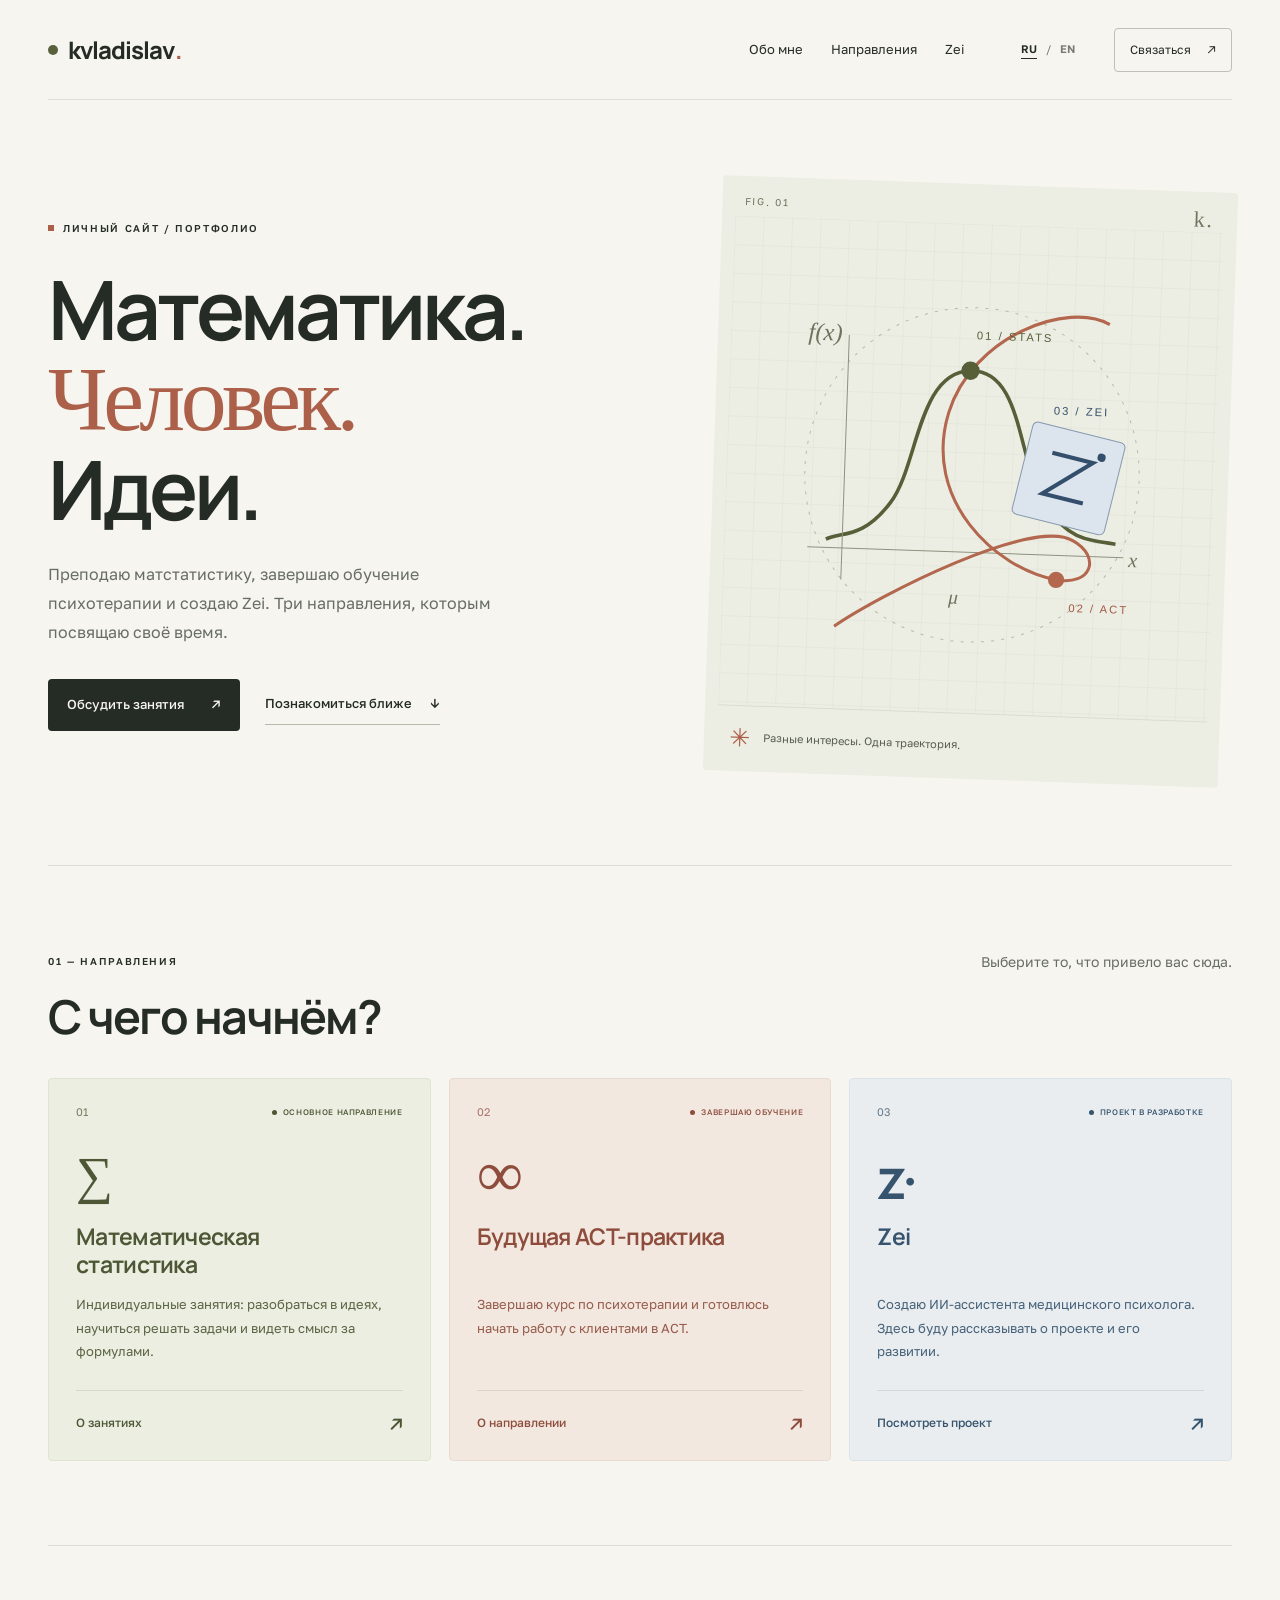
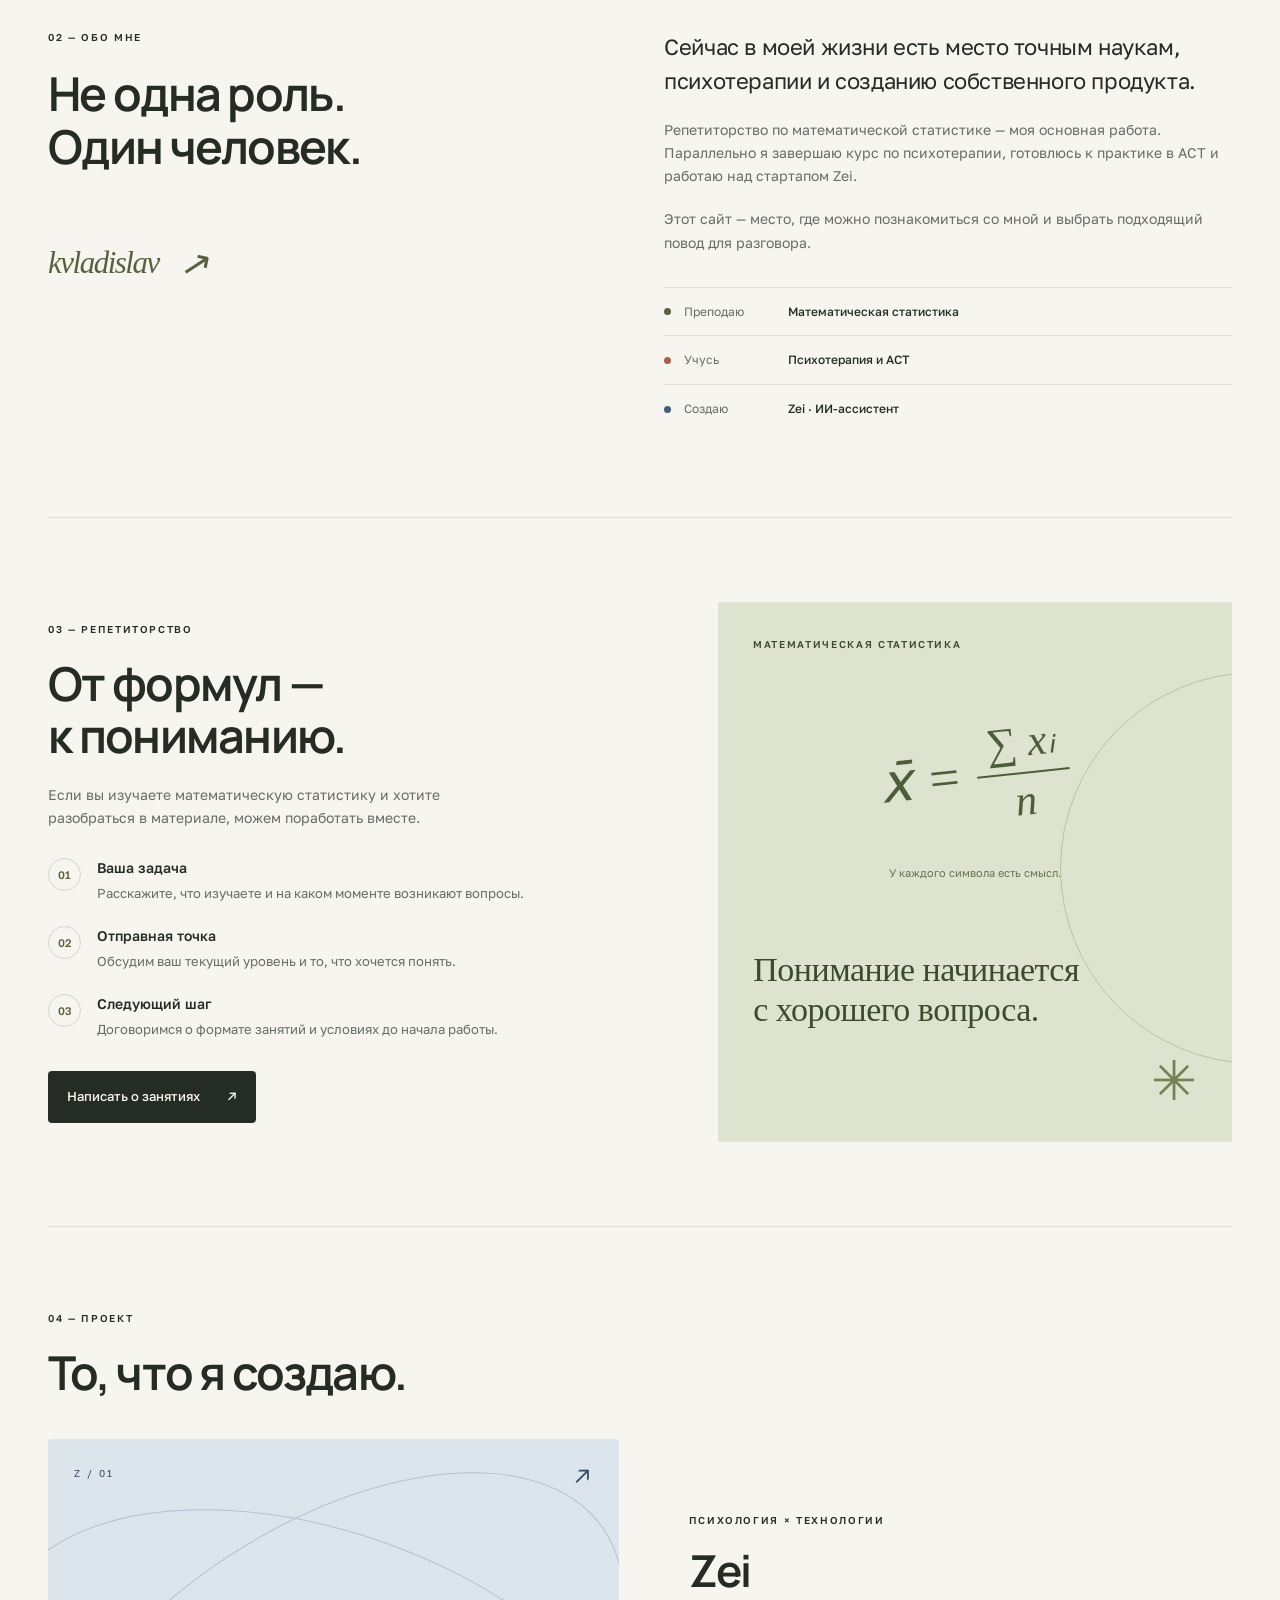
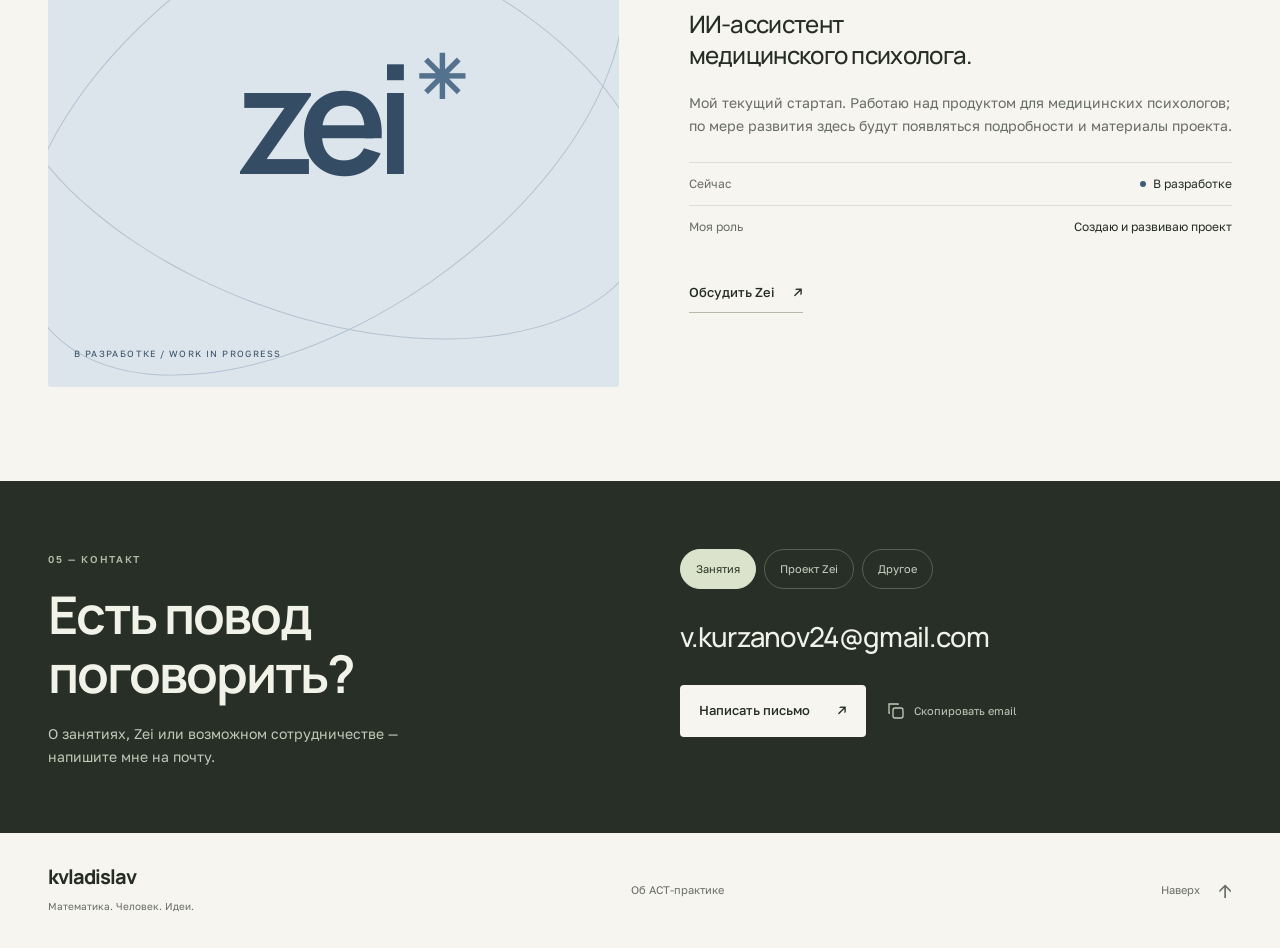
==== index.html @ 5b9e995d "Add bilingual personal website for GitHub Pages" ====
<!doctype html>
<html lang="ru">
<head>
  <meta charset="utf-8"><meta name="viewport" content="width=device-width, initial-scale=1">
  <title>kvladislav — матстатистика, ACT и Zei</title>
  <meta name="description" content="Личный сайт kvladislav: матстатистика, обучение психотерапии и стартап Zei.">
  <meta name="theme-color" content="#f6f5f0">
  <link rel="icon" href="favicon.svg" type="image/svg+xml"><link rel="stylesheet" href="styles.css">
  <script defer src="content.js"></script><script defer src="app.js"></script>
</head>
<body id="top" data-page="home">
  <a class="skip-link" href="#main" data-i18n="skip">К содержимому</a>
  <header class="site-header wrap">
    <a class="brand" href="index.html" data-page-link data-i18n-aria="homeLabel"><span class="brand-dot"></span><span data-name>kvladislav</span><span class="brand-period">.</span></a>
    <nav class="desktop-nav" aria-label="Основная навигация" data-i18n-aria="navLabel"><a href="#about" data-i18n="navAbout">Обо мне</a><a href="#directions" data-i18n="navDirections">Направления</a><a href="#zei" data-i18n="navProject">Zei</a></nav>
    <div class="header-actions"><div class="language-switch" role="group" data-i18n-aria="languageLabel"><button data-language="ru" aria-label="Русский" aria-pressed="true">RU</button><span>/</span><button data-language="en" aria-label="English" aria-pressed="false">EN</button></div><a class="header-contact" href="#contact"><span data-i18n="navContact">Связаться</span><span aria-hidden="true">↗</span></a></div>
  </header>
  <main id="main">
    <section class="hero wrap" aria-labelledby="hero-heading">
      <div class="hero-copy"><p class="eyebrow"><span class="tiny-square"></span><span data-i18n="eyebrow">ЛИЧНЫЙ САЙТ / ПОРТФОЛИО</span></p>
        <h1 id="hero-heading"><span data-i18n="heroOne">Математика.</span><span class="serif terracotta" data-i18n="heroTwo">Человек.</span><span data-i18n="heroThree">Идеи.</span></h1>
        <p class="hero-intro" data-i18n="intro">Преподаю матстатистику, завершаю обучение психотерапии и создаю Zei. Три направления, которым посвящаю своё время.</p>
        <div class="hero-buttons"><a class="button dark" data-mail="stats" href="mailto:v.kurzanov24@gmail.com"><span data-i18n="primaryCta">Обсудить занятия</span><span aria-hidden="true">↗</span></a><a class="text-link" href="#about"><span data-i18n="secondaryCta">Познакомиться ближе</span><span aria-hidden="true">↓</span></a></div>
      </div>
      <figure class="hero-art">
        <div class="art-corner top-left" aria-hidden="true">FIG. 01</div><div class="art-corner top-right" aria-hidden="true">k.</div>
        <svg class="trajectory" viewBox="0 0 480 480" role="img" data-i18n-aria="graphicLabel">
          <defs><pattern id="grid" width="28" height="28" patternUnits="userSpaceOnUse"><path d="M 28 0 L 0 0 0 28" fill="none" stroke="#dadbd0" stroke-width=".7"/></pattern></defs>
          <rect width="480" height="480" fill="url(#grid)"/>
          <circle cx="241" cy="246" r="164" fill="none" stroke="#b8bbaa" stroke-width="1" stroke-dasharray="3 7"/>
          <path d="M100 314 C115 306 136 313 162 276 C188 240 184 147 236 144 C289 141 285 237 315 274 C336 304 353 306 384 309" fill="none" stroke="#575f39" stroke-width="3.5"/>
          <path d="M82 322 H392 M116 353 V113" fill="none" stroke="#8d9281" stroke-width="1"/>
          <path d="M371 94 C330 72 237 109 216 186 C193 272 267 337 327 346 C362 351 371 322 342 307 C302 285 154 367 111 399" fill="none" stroke="#b3674f" stroke-width="3"/>
          <circle cx="236" cy="144" r="9" fill="#575f39"/><circle cx="327" cy="346" r="8" fill="#b3674f"/>
          <g transform="translate(300 191) rotate(12)"><rect width="93" height="93" rx="5" fill="#dce4ed" stroke="#879aaf"/><path d="M25 26 H66 L25 67 H66" fill="none" stroke="#344f6b" stroke-width="4"/><circle cx="73" cy="19" r="4" fill="#344f6b"/></g>
          <g fill="#6e735e" font-family="Georgia,serif" font-style="italic"><text x="76" y="119" font-size="24">f(x)</text><text x="397" y="331" font-size="20">x</text><text x="222" y="373" font-size="19">μ</text></g>
          <g font-family="Arial,sans-serif" font-size="11" letter-spacing="2"><text x="241" y="113" fill="#575f39">01 / STATS</text><text x="340" y="377" fill="#a35640">02 / ACT</text><text x="319" y="184" fill="#344f6b">03 / ZEI</text></g>
        </svg>
        <figcaption><span class="small-star" aria-hidden="true">✳</span><span data-i18n="graphicCaption">Разные интересы. Одна траектория.</span></figcaption>
      </figure>
    </section>
    <section class="directions wrap section" id="directions" aria-labelledby="directions-heading">
      <div class="section-top"><p class="eyebrow" data-i18n="directionLabel">01 — НАПРАВЛЕНИЯ</p><p class="quiet" data-i18n="directionIntro">Выберите то, что привело вас сюда.</p></div>
      <h2 id="directions-heading" data-i18n="directionTitle">С чего начнём?</h2>
      <div class="direction-grid">
        <a class="direction-card stats-card" href="#tutoring"><div class="card-top"><span class="card-number">01</span><span class="status"><i></i><span data-i18n="statsStatus">ОСНОВНОЕ НАПРАВЛЕНИЕ</span></span></div><span class="direction-symbol" aria-hidden="true">∑</span><h3 data-i18n="statsTitle">Математическая статистика</h3><p data-i18n="statsShort">Индивидуальные занятия: разобраться в идеях, научиться решать задачи и видеть смысл за формулами.</p><span class="card-link"><span data-i18n="statsLink">О занятиях</span><span aria-hidden="true">↗</span></span></a>
        <a class="direction-card act-card" href="act.html" data-page-link><div class="card-top"><span class="card-number">02</span><span class="status"><i></i><span data-i18n="actStatus">ЗАВЕРШАЮ ОБУЧЕНИЕ</span></span></div><span class="direction-symbol loop" aria-hidden="true">∞</span><h3 data-i18n="actTitle">Будущая ACT-практика</h3><p data-i18n="actShort">Завершаю курс по психотерапии и готовлюсь начать работу с клиентами в ACT.</p><span class="card-link"><span data-i18n="actLink">О направлении</span><span aria-hidden="true">↗</span></span></a>
        <a class="direction-card zei-card" href="#zei"><div class="card-top"><span class="card-number">03</span><span class="status"><i></i><span data-i18n="zeiStatus">ПРОЕКТ В РАЗРАБОТКЕ</span></span></div><span class="direction-symbol zei-symbol" aria-hidden="true">z<span>·</span></span><h3 data-i18n="zeiTitle">Zei</h3><p data-i18n="zeiShort">Создаю ИИ-ассистента медицинского психолога. Здесь буду рассказывать о проекте и его развитии.</p><span class="card-link"><span data-i18n="zeiLink">Посмотреть проект</span><span aria-hidden="true">↗</span></span></a>
      </div>
    </section>
    <section id="about" class="about section wrap" aria-labelledby="about-heading">
      <div><p class="eyebrow" data-i18n="aboutLabel">02 — ОБО МНЕ</p><h2 class="multiline" id="about-heading" data-i18n="aboutTitle">Не одна роль.&#10;Один человек.</h2><div class="signature" aria-hidden="true"><span data-name>kvladislav</span><span class="signature-arrow">↗</span></div></div>
      <div class="about-copy"><p class="lead" data-i18n="aboutLead">Сейчас в моей жизни есть место точным наукам, психотерапии и созданию собственного продукта.</p><p data-i18n="aboutBody">Репетиторство по математической статистике — моя основная работа. Параллельно я завершаю курс по психотерапии, готовлюсь к практике в ACT и работаю над стартапом Zei.</p><p data-i18n="aboutNote">Этот сайт — место, где можно познакомиться со мной и выбрать подходящий повод для разговора.</p><div class="path-list"><div><span class="path-dot olive-bg"></span><span data-i18n="pathOne">Преподаю</span><strong data-i18n="pathOneText">Математическая статистика</strong></div><div><span class="path-dot terra-bg"></span><span data-i18n="pathTwo">Учусь</span><strong data-i18n="pathTwoText">Психотерапия и ACT</strong></div><div><span class="path-dot blue-bg"></span><span data-i18n="pathThree">Создаю</span><strong data-i18n="pathThreeText">Zei · ИИ-ассистент</strong></div></div></div>
    </section>
    <section id="tutoring" class="tutoring section wrap" aria-labelledby="tutor-heading">
      <div class="tutor-copy"><p class="eyebrow" data-i18n="tutorLabel">03 — РЕПЕТИТОРСТВО</p><h2 id="tutor-heading" class="multiline" data-i18n="tutorTitle">От формул —&#10;к пониманию.</h2><p class="section-intro" data-i18n="tutorText">Если вы изучаете математическую статистику и хотите разобраться в материале, можем поработать вместе.</p><ol class="lesson-steps"><li><div><h3 data-i18n="tutorStepOne">Ваша задача</h3><p data-i18n="tutorStepOneText">Расскажите, что изучаете и на каком моменте возникают вопросы.</p></div></li><li><div><h3 data-i18n="tutorStepTwo">Отправная точка</h3><p data-i18n="tutorStepTwoText">Обсудим ваш текущий уровень и то, что хочется понять.</p></div></li><li><div><h3 data-i18n="tutorStepThree">Следующий шаг</h3><p data-i18n="tutorStepThreeText">Договоримся о формате занятий и условиях до начала работы.</p></div></li></ol><a class="button dark" data-mail="stats" href="mailto:v.kurzanov24@gmail.com"><span data-i18n="tutorCta">Написать о занятиях</span><span aria-hidden="true">↗</span></a></div>
      <aside class="tutor-poster"><p class="eyebrow" data-i18n="tutorAsideCaption">МАТЕМАТИЧЕСКАЯ СТАТИСТИКА</p><div class="poster-formula" aria-hidden="true"><span class="formula-x">x̄ = <span class="fraction"><span>∑ xᵢ</span><span>n</span></span></span></div><p class="formula-caption" data-i18n="formulaCaption">У каждого символа есть смысл.</p><p class="poster-quote serif multiline" data-i18n="tutorAside">Понимание начинается&#10;с хорошего вопроса.</p><span class="poster-star" aria-hidden="true">✳</span></aside>
    </section>
    <section id="zei" class="project section wrap" aria-labelledby="project-heading"><p class="eyebrow" data-i18n="projectLabel">04 — ПРОЕКТ</p><h2 id="project-heading" data-i18n="projectHeadline">То, что я создаю.</h2><div class="project-showcase"><div class="zei-art"><div class="zei-art-top"><span>Z / 01</span><span aria-hidden="true">↗</span></div><div class="zei-wordmark" aria-label="Zei">zei<span>✳</span></div><div class="zei-orbit" aria-hidden="true"></div><p data-i18n="projectWordmarkCaption">В РАЗРАБОТКЕ / WORK IN PROGRESS</p></div><div class="project-copy"><p class="eyebrow" data-i18n="projectCategory">ПСИХОЛОГИЯ × ТЕХНОЛОГИИ</p><h3 data-i18n="projectTitle">Zei</h3><p class="project-description multiline" data-i18n="projectDescription">ИИ-ассистент&#10;медицинского психолога.</p><p class="project-body" data-i18n="projectBody">Мой текущий стартап. Работаю над продуктом для медицинских психологов; по мере развития здесь будут появляться подробности и материалы проекта.</p><dl class="project-facts"><div><dt data-i18n="projectStage">Сейчас</dt><dd><i class="blue-bg"></i><span data-i18n="projectStageValue">В разработке</span></dd></div><div><dt data-i18n="projectRole">Моя роль</dt><dd data-i18n="projectRoleValue">Создаю и развиваю проект</dd></div></dl><a class="text-link" data-mail="project" href="mailto:v.kurzanov24@gmail.com"><span data-i18n="projectCta">Обсудить Zei</span><span aria-hidden="true">↗</span></a></div></div></section>
    <section id="contact" class="contact" aria-labelledby="contact-heading"><div class="wrap contact-inner"><div><p class="eyebrow" data-i18n="contactLabel">05 — КОНТАКТ</p><h2 id="contact-heading" class="multiline" data-i18n="contactTitle">Есть повод&#10;поговорить?</h2><p data-i18n="contactIntro">О занятиях, Zei или возможном сотрудничестве — напишите мне на почту.</p></div><div class="contact-action"><div class="topic-switch" role="group" data-i18n-aria="contactSubjectLabel"><button data-topic="stats" aria-pressed="true" data-i18n="contactStats">Занятия</button><button data-topic="project" aria-pressed="false" data-i18n="contactProject">Проект Zei</button><button data-topic="other" aria-pressed="false" data-i18n="contactOther">Другое</button></div><a class="email-address" data-mail="selected" href="mailto:v.kurzanov24@gmail.com" data-email>v.kurzanov24@gmail.com</a><div class="contact-buttons"><a class="button light" data-mail="selected" href="mailto:v.kurzanov24@gmail.com"><span data-i18n="emailCta">Написать письмо</span><span aria-hidden="true">↗</span></a><button class="copy-button" data-copy data-i18n-aria="copyLabel"><svg width="20" height="20" viewBox="0 0 20 20" fill="none" stroke="currentColor" stroke-width="1.3" aria-hidden="true"><rect x="7" y="7" width="10" height="10" rx="2"/><path d="M12 4V3H3v9h1"/></svg><span data-i18n="copyLabel">Скопировать email</span></button></div><p id="copy-status" role="status" aria-live="polite"></p></div></div></section>
  </main>
  <footer class="site-footer wrap"><div><a class="brand" href="#top" data-name>kvladislav</a><p data-i18n="footerLine">Математика. Человек. Идеи.</p></div><a href="act.html" data-page-link data-i18n="footerAct">Об ACT-практике</a><a class="back-top" href="#top"><span data-i18n="backTop">Наверх</span><span aria-hidden="true">↑</span></a></footer>
</body>
</html>
---- styles.css ----
@import url('https://fonts.googleapis.com/css2?family=Golos+Text:wght@400;450;500;550;600;650;700;750&family=Manrope:wght@400;500;600;650;700;750;800&display=swap');
:root{--paper:#f6f5f0;--ink:#252b25;--muted:#686d64;--line:#ddded5;--olive:#59613c;--terra:#ac6049;--blue:#405d79;--sans:'Golos Text',Arial,sans-serif;--display:'Manrope','Golos Text',Arial,sans-serif}
*{box-sizing:border-box}html{scroll-behavior:smooth;scroll-padding-top:30px}body{margin:0;background:var(--paper);color:var(--ink);font-family:var(--sans);font-size:16px;line-height:1.65;-webkit-font-smoothing:antialiased}button,a{-webkit-tap-highlight-color:transparent}a{color:inherit;text-decoration:none}button{font:inherit;cursor:pointer}button,a{touch-action:manipulation}button{color:inherit}a:focus-visible,button:focus-visible{outline:3px solid #a5683d;outline-offset:5px}button:disabled{cursor:default}::selection{background:#d8ddc3}h1,h2,h3,p,figure{margin:0}h1,h2,h3{font-family:var(--display);line-height:1.13;font-weight:650}h2{font-size:clamp(32px,3.65vw,48px);letter-spacing:-1.7px}h3{font-size:24px;letter-spacing:-.7px}p{overflow-wrap:break-word}.wrap{width:min(1200px,calc(100% - 96px));margin-inline:auto}.section{padding-block:84px;border-top:1px solid var(--line)}.eyebrow{font-size:10px;font-weight:550;line-height:1.5;letter-spacing:1.65px}.quiet{font-size:14px;color:var(--muted)}.multiline{white-space:pre-line}.serif{font-family:Georgia,'Times New Roman',serif;font-weight:400}.terracotta{color:var(--terra)}.olive-bg{background:var(--olive)}.terra-bg{background:var(--terra)}.blue-bg{background:var(--blue)}.skip-link{position:fixed;top:-80px;left:20px;background:var(--ink);color:white;padding:12px 20px;z-index:20}.skip-link:focus{top:12px}
.site-header{height:100px;display:flex;align-items:center;gap:50px;border-bottom:1px solid var(--line)}.brand{font-family:var(--display);font-weight:750;letter-spacing:-1px;font-size:24px;display:inline-flex;align-items:center;line-height:1}.brand-dot{width:10px;height:10px;background:var(--olive);margin-right:10px;border-radius:50%}.brand-period{color:var(--terra);margin-left:1px}.desktop-nav{display:flex;gap:28px;margin-left:auto;font-size:13px}.desktop-nav a:hover{color:var(--terra)}.header-actions{display:flex;align-items:center;gap:32px}.language-switch{display:flex;align-items:center;gap:2px;font-size:11px;color:#74766e}.language-switch button{background:none;border:0;padding:12px 7px;font-size:11px;font-weight:600;min-height:44px}.language-switch button[aria-pressed=true]{color:var(--ink);text-decoration:underline;text-underline-offset:5px}.language-switch button[aria-pressed=false]{color:#767a70}.header-contact{font-size:12px;display:flex;gap:16px;align-items:center;border:1px solid #bebfb5;border-radius:4px;padding:10px 15px;min-height:44px}.header-contact:hover{background:#eaece2}
.hero{display:grid;grid-template-columns:1.15fr 1fr;gap:50px;align-items:center;padding-block:72px 86px}.hero-copy>.eyebrow{display:flex;gap:9px;align-items:center;margin-bottom:30px}.tiny-square{width:6px;height:6px;background:var(--terra)}h1{font-size:clamp(58px,6.4vw,84px);letter-spacing:-4px;line-height:1.05}.hero h1 span{display:block}.hero h1 .serif{font-size:1.12em;letter-spacing:-4.5px;line-height:1.03}.hero-intro{font-size:16px;line-height:1.8;color:var(--muted);max-width:450px;margin-top:28px}.hero-buttons{display:flex;align-items:center;gap:25px;margin-top:32px;flex-wrap:wrap}.button{display:inline-flex;gap:27px;justify-content:space-between;align-items:center;min-height:52px;border-radius:4px;padding:14px 19px;font-size:13px;font-weight:500;transition:background .2s,transform .2s}.button:hover{transform:translateY(-2px)}.button.dark{background:var(--ink);color:var(--paper)}.button.dark:hover{background:var(--olive)}.button.light{background:var(--paper);color:var(--ink)}.button.light:hover{background:#e7e9d7}.text-link{display:inline-flex;align-items:center;gap:18px;font-size:13px;font-weight:500;padding-block:9px;border-bottom:1px solid #b7baab}.text-link:hover{color:var(--terra)}.hero-art{position:relative;background:#eceee3;min-width:0;border-radius:3px;padding:40px 13px 0;transform:rotate(2deg);margin:12px 4px 0 8px}.trajectory{display:block;width:100%;height:auto}.art-corner{position:absolute;top:17px;font-size:10px;letter-spacing:1.7px;color:#70755e}.top-left{left:22px}.top-right{right:24px;font-family:Georgia,serif;font-size:22px;line-height:1}.hero-art figcaption{display:flex;align-items:center;gap:13px;font-size:11px;padding:18px 12px 22px;color:#575d4d;border-top:1px solid #d9ddce}.small-star{font-size:25px;line-height:1;color:var(--terra)}
.section-top{display:flex;justify-content:space-between;align-items:center;gap:20px;margin-bottom:16px}.direction-grid{display:grid;grid-template-columns:repeat(3,minmax(0,1fr));gap:18px;margin-top:36px}.direction-card{padding:24px 27px 21px;border:1px solid var(--line);display:flex;flex-direction:column;min-height:380px;border-radius:4px;transition:transform .2s,box-shadow .2s}.direction-card:hover{transform:translateY(-5px);box-shadow:0 12px 28px #252b250b}.stats-card{background:#eceee2;color:#4d5735;border-color:#dfe3d1}.act-card{background:#f2e8e0;color:#8e4d3c;border-color:#e8dcd2}.zei-card{background:#e9edf0;color:#36546d;border-color:#dce3e8}.card-top{display:flex;align-items:center;justify-content:space-between;gap:12px}.card-number{font-size:11px;opacity:.75}.status{font-size:8px;font-weight:500;letter-spacing:.65px;display:flex;align-items:center;gap:6px}.status i{height:5px;width:5px;flex-shrink:0;border-radius:50%;background:currentColor}.direction-symbol{font-family:Georgia,serif;font-size:52px;line-height:1;margin:29px 0 20px;height:53px}.direction-symbol.loop{font-size:65px;line-height:.75}.zei-symbol{font-family:var(--display);font-weight:650;font-size:56px;letter-spacing:-4px}.zei-symbol span{font-size:55px}.direction-card h3{font-size:23px;line-height:1.2;max-width:260px;min-height:56px}.direction-card p{font-size:13px;line-height:1.8;margin-top:14px;flex:1;opacity:.91}.card-link{border-top:1px solid #00000018;padding-top:17px;margin-top:26px;display:flex;justify-content:space-between;align-items:center;font-size:12px;font-weight:500}.card-link>span:last-child{font-size:19px}
.about{display:grid;grid-template-columns:1fr 1.1fr;gap:100px}.about h2{margin-top:22px}.signature{display:flex;align-items:center;gap:22px;font-family:Georgia,serif;font-size:31px;font-style:italic;letter-spacing:-1.5px;color:var(--olive);margin-top:60px}.signature .signature-arrow{font-style:normal;font-size:37px;transform:rotate(12deg)}.lead{font-size:22px;line-height:1.55;letter-spacing:-.4px}.about-copy>p:not(.lead){font-size:14px;color:var(--muted);margin-top:20px}.path-list{margin-top:33px}.path-list>div{border-top:1px solid var(--line);padding:14px 0;display:grid;grid-template-columns:8px 92px 1fr;gap:12px;align-items:center;font-size:12px}.path-dot{width:7px;height:7px;border-radius:50%}.path-list strong{font-weight:500}.path-list>div>span:nth-child(2){color:var(--muted)}
.tutoring{display:grid;grid-template-columns:1.1fr 1fr;gap:105px;align-items:center}.tutor-copy h2{margin-top:20px}.section-intro{font-size:14px;color:var(--muted);margin-top:21px;max-width:460px}.lesson-steps{list-style:none;padding:0;margin:28px 0 30px;counter-reset:lesson}.lesson-steps li{display:flex;gap:16px;counter-increment:lesson;margin-bottom:21px}.lesson-steps li:before{content:'0' counter(lesson);font-size:11px;font-weight:550;color:var(--olive);border:1px solid #d1d7c0;border-radius:50%;height:31px;width:31px;display:flex;align-items:center;justify-content:center;flex-shrink:0;margin-top:1px}.lesson-steps h3{font-family:var(--sans);font-size:14px;letter-spacing:0;font-weight:550;line-height:1.5}.lesson-steps p{font-size:13px;color:var(--muted);line-height:1.7;margin-top:4px}.tutor-poster{background:#dde3cf;color:#3b4b2d;min-height:540px;padding:35px;position:relative;overflow:hidden;border-radius:3px;display:flex;flex-direction:column;justify-content:space-between}.tutor-poster:after{content:'';width:390px;height:390px;position:absolute;right:-220px;top:70px;border:1px solid #b7c3a4;border-radius:50%}.poster-formula{font-family:Georgia,serif;margin-top:65px;display:flex;align-items:center;justify-content:center;flex-direction:row-reverse;gap:8px;color:#4c5e38;transform:rotate(-6deg);font-style:italic}.formula-x{font-size:54px;display:flex;gap:15px;align-items:center}.fraction{display:inline-flex;flex-direction:column;line-height:1;font-size:43px;text-align:center}.fraction>span:first-child{padding:0 12px 9px;border-bottom:2px solid #4c5e38}.fraction>span:last-child{padding-top:5px}.formula-caption{font-size:11px;margin:30px 0 60px;text-align:center;color:#64744d}.poster-quote{font-size:34px;line-height:1.18;letter-spacing:-.5px;z-index:1;max-width:340px}.poster-star{font-size:55px;align-self:flex-end;line-height:1;margin-top:14px;color:#718255}
.project h2{margin-top:20px}.project-showcase{display:grid;grid-template-columns:1.05fr 1fr;gap:70px;margin-top:40px;align-items:center}.zei-art{background:#dce4ec;aspect-ratio:1.04;position:relative;display:flex;flex-direction:column;justify-content:space-between;overflow:hidden;border-radius:3px;color:#344d65;padding:26px}.zei-art-top{display:flex;justify-content:space-between;letter-spacing:2px;font-size:10px;z-index:1}.zei-art-top>span:last-child{font-size:22px;line-height:1}.zei-wordmark{font-family:var(--display);font-size:150px;line-height:1;font-weight:650;letter-spacing:-13px;align-self:center;position:relative;z-index:1;padding-right:27px}.zei-wordmark>span{font-size:60px;position:absolute;top:4px;right:-23px;color:#54718d}.zei-art>p{font-size:9px;letter-spacing:1.4px;z-index:1}.zei-orbit{position:absolute;border:1px solid #b2c2d0;left:-12%;top:17%;width:120%;height:70%;border-radius:50%;transform:rotate(-35deg)}.zei-orbit:after{content:'';position:absolute;border:1px solid #b2c2d0;width:100%;height:100%;border-radius:50%;transform:rotate(55deg)}.project-copy h3{font-size:44px;letter-spacing:-2px;margin:18px 0 12px}.project-description{font-size:24px;font-family:var(--display);font-weight:500;letter-spacing:-.7px;line-height:1.3}.project-body{font-size:14px;color:var(--muted);margin-top:21px}.project-facts{margin:25px 0;font-size:12px}.project-facts>div{display:flex;justify-content:space-between;gap:20px;padding:11px 0;border-top:1px solid var(--line)}.project-facts dt{color:var(--muted)}.project-facts dd{margin:0;text-align:right;display:flex;gap:7px;align-items:center}.project-facts i{width:6px;height:6px;display:block;border-radius:50%;flex-shrink:0}
.contact{background:#282f27;color:#f1f2e8;margin-top:10px;padding-block:68px 62px}.contact-inner{display:grid;grid-template-columns:1fr 1fr;gap:80px;align-items:center}.contact .eyebrow{color:#b4bca7}.contact h2{font-size:52px;letter-spacing:-2px;margin:19px 0}.contact-inner>div>p:last-child{font-size:14px;color:#c2c8b8;max-width:390px}.topic-switch{display:flex;gap:8px;flex-wrap:wrap}.topic-switch button{background:none;color:#ccd2c2;border:1px solid #586250;border-radius:30px;font-size:11px;padding:9px 15px;min-height:40px}.topic-switch button[aria-pressed=true]{background:#dce3cd;color:#293326;border-color:#dce3cd}.topic-switch button:hover{border-color:#dce3cd}.email-address{font-size:clamp(19px,2.15vw,29px);font-family:var(--display);font-weight:500;letter-spacing:-.7px;display:block;margin:25px 0;overflow-wrap:anywhere}.contact-buttons{display:flex;gap:20px;align-items:center;flex-wrap:wrap}.copy-button{background:none;border:0;color:#c4cbbb;display:flex;align-items:center;gap:8px;font-size:11px;padding:12px 0;min-height:44px}.copy-button:hover{color:white}#copy-status{font-size:12px;color:#dce6cd;min-height:22px;margin-top:12px}.site-footer{display:flex;justify-content:space-between;align-items:center;gap:25px;padding-block:32px;font-size:11px;color:var(--muted)}.site-footer .brand{color:var(--ink);font-size:20px}.site-footer p{font-size:10px;margin-top:9px}.back-top{display:flex;gap:18px;align-items:center;padding:10px 0}.back-top span:last-child{font-size:19px}
.act-main{padding-top:55px}.act-hero{display:grid;grid-template-columns:1.4fr 1fr;gap:80px;align-items:center;padding-block:20px 80px}.act-hero h1{font-size:clamp(48px,5.1vw,70px);line-height:1.1;letter-spacing:-3px;margin-top:27px}.act-hero .lead{font-size:18px;color:var(--muted);margin-top:25px;max-width:530px}.act-status{display:inline-flex;align-items:center;gap:9px;background:#f0e6dd;color:#8a4b3a;font-size:12px;padding:8px 14px;border-radius:30px;margin-top:26px}.act-status i{height:6px;width:6px;border-radius:50%}.act-art{background:#f0e5dc;padding:45px 35px;text-align:center;color:#a35d47;transform:rotate(2deg)}.act-art>span{display:block;font-family:Georgia,serif;font-size:150px;line-height:1.5;font-weight:400}.act-art p{font-family:var(--display);font-size:24px;line-height:1.2;margin-top:25px;letter-spacing:-.7px}.act-art small{font-size:10px;display:block;margin-top:16px}.act-info{display:grid;grid-template-columns:1fr 1fr;gap:80px;padding:50px 0 60px;border-top:1px solid var(--line)}.act-info h2{font-size:30px;letter-spacing:-1px;margin:20px 0}.act-info p{font-size:15px;color:var(--muted)}.act-contact{border-top:1px solid var(--line);border-bottom:1px solid var(--line);padding-block:40px 55px;display:flex;align-items:center;justify-content:space-between;gap:50px}.act-contact h2{font-size:32px}.act-contact p{margin-top:15px;font-size:14px;color:var(--muted);max-width:580px}.act-contact .button{flex-shrink:0}
@media(min-width:1450px){.hero{padding-block:90px 100px}.hero-art{max-width:490px;justify-self:end}}
@media(max-width:1100px){.wrap{width:calc(100% - 64px)}.site-header{gap:25px}.desktop-nav{gap:18px}.header-actions{gap:18px}.hero{gap:30px}.hero h1{font-size:68px}.hero-intro{font-size:15px}.hero-buttons{gap:18px}.hero-buttons .text-link{font-size:12px}.direction-card{padding:22px}.status{font-size:7px;letter-spacing:.2px}.direction-card h3{font-size:21px}.about,.tutoring{gap:60px}.project-showcase{gap:45px}.poster-quote{font-size:29px}.tutor-poster{padding:30px}.contact-inner{gap:40px}.contact-buttons{gap:14px}.act-hero{gap:45px}}
@media(max-width:800px){.wrap{width:calc(100% - 40px)}.site-header{height:80px}.desktop-nav{display:none}.header-actions{margin-left:auto}.hero{gap:25px;padding-block:50px 60px;grid-template-columns:1.1fr .9fr}.hero h1{font-size:53px;letter-spacing:-2.7px}.hero h1 .serif{letter-spacing:-2px}.hero-copy>.eyebrow{font-size:8px;letter-spacing:1px}.hero-intro{font-size:13px;line-height:1.8}.hero-art{padding-top:30px;margin-left:0}.hero-art figcaption{font-size:9px;padding-inline:3px;gap:8px}.section{padding-block:55px}.direction-grid{gap:12px}.direction-card{padding:18px 16px}.card-top{align-items:flex-start;gap:6px}.status{font-size:7px;max-width:125px;line-height:1.5}.direction-card h3{font-size:19px;min-height:68px}.direction-card p{font-size:12px}.card-link{font-size:11px}.about{gap:35px}.about .lead{font-size:19px}.path-list>div{grid-template-columns:7px 65px 1fr;gap:8px;font-size:10px}.tutoring{gap:35px}.tutor-poster{padding:25px;min-height:520px}.tutor-poster .eyebrow{font-size:8px}.poster-quote{font-size:26px}.formula-x{font-size:38px;gap:9px}.fraction{font-size:32px}.project-showcase{gap:30px}.zei-wordmark{font-size:115px}.zei-wordmark>span{font-size:45px;right:-10px}.project-description{font-size:22px}.project-body{font-size:13px}.project-facts{font-size:10px}.contact h2{font-size:44px}.contact-inner{gap:30px}.contact-buttons{gap:8px}.email-address{font-size:21px}.act-hero{gap:30px}.act-hero h1{font-size:52px}.act-art{padding:30px 20px}.act-art>span{font-size:110px}.act-art p{font-size:22px}.act-info{gap:35px}}
@media(max-width:620px){.wrap{width:calc(100% - 40px)}.site-header{height:78px;gap:12px}.brand{font-size:22px}.brand-dot{width:8px;height:8px;margin-right:7px}.header-actions{gap:12px}.header-contact{display:none}.language-switch button{font-size:11px;padding-inline:8px}.hero{grid-template-columns:1fr;padding-block:42px 45px;gap:35px}.hero-copy>.eyebrow{font-size:9px;margin-bottom:27px}.hero h1{font-size:clamp(44px,13.5vw,78px);letter-spacing:-3px}.hero h1 .serif{letter-spacing:-3px}.hero-intro{font-size:15px;max-width:100%;margin-top:24px}.hero-buttons{margin-top:24px;gap:18px}.button{font-size:12px;gap:20px;padding:13px 17px}.hero-buttons .text-link{font-size:11px}.hero-art{width:min(100% - 20px,390px);margin:12px auto 0;transform:rotate(1.5deg);padding-top:32px}.hero-art figcaption{font-size:10px;padding:15px 8px 18px}.trajectory{max-height:345px}.section{padding-block:45px}.section-top{display:block;margin-bottom:18px}.section-top .quiet{font-size:12px;margin-top:10px}h2{font-size:35px;letter-spacing:-1.3px}.direction-grid{grid-template-columns:1fr;margin-top:25px;gap:14px}.direction-card{padding:22px 24px;min-height:0;display:grid;grid-template-columns:58px 1fr;column-gap:16px}.card-top{grid-column:1/-1;align-items:center}.status{font-size:8px;max-width:none;letter-spacing:.4px}.direction-symbol{grid-column:1;grid-row:2/4;margin:28px 0 0;font-size:49px}.direction-card h3{font-size:22px;min-height:0;grid-column:2;max-width:100%;margin-top:26px}.direction-card p{grid-column:2;font-size:13px;margin-top:12px}.card-link{grid-column:1/-1;font-size:12px;margin-top:24px;padding-top:15px}.about,.tutoring{grid-template-columns:1fr;gap:30px}.about h2{margin-top:18px}.signature{margin-top:27px;font-size:27px}.about .lead{font-size:21px}.about-copy>p:not(.lead){font-size:14px}.path-list>div{grid-template-columns:7px 77px 1fr;font-size:12px;gap:10px}.tutor-copy h2{margin-top:18px}.tutor-poster{min-height:390px;padding:28px}.tutor-poster .eyebrow{font-size:10px}.poster-formula{margin-top:25px}.formula-x{font-size:46px}.fraction{font-size:36px}.formula-caption{margin:21px 0 35px}.poster-quote{font-size:31px}.poster-star{position:absolute;bottom:26px;right:25px;font-size:40px}.project-showcase{grid-template-columns:1fr;gap:30px;margin-top:28px}.zei-art{aspect-ratio:1.2;max-height:390px}.zei-wordmark{font-size:132px}.zei-wordmark>span{font-size:55px;right:-18px}.project-copy h3{font-size:40px;margin-top:13px}.project-description{font-size:25px}.project-body{font-size:14px}.project-facts{font-size:12px}.contact{padding-block:45px 30px}.contact-inner{grid-template-columns:1fr;gap:28px}.contact h2{font-size:46px}.contact-inner>div>p:last-child{font-size:14px}.email-address{font-size:clamp(21px,6vw,29px);margin:23px 0}.contact-buttons{gap:19px}.topic-switch button{font-size:11px;padding:9px 15px}.site-footer{flex-wrap:wrap;gap:20px;padding-block:28px}.site-footer>div{flex:0 0 100%}.site-footer p{font-size:11px}.site-footer>a{font-size:12px}.act-main{padding-top:30px}.act-hero{grid-template-columns:1fr;gap:35px;padding-bottom:45px}.act-hero h1{font-size:53px;letter-spacing:-2.5px;margin-top:22px}.act-hero .lead{font-size:17px;margin-top:22px}.act-art{width:calc(100% - 10px);margin:auto;padding:25px 30px}.act-art>span{font-size:130px;line-height:1.2}.act-art p{font-size:24px;margin-top:5px}.act-art small{margin-top:14px}.act-info{grid-template-columns:1fr;gap:35px;padding-block:40px}.act-info h2{font-size:28px;margin:15px 0}.act-contact{flex-direction:column;gap:25px;align-items:flex-start;padding-block:35px 45px}.act-contact h2{font-size:29px}}
@media(prefers-reduced-motion:reduce){html{scroll-behavior:auto}*{transition:none!important;animation:none!important}.direction-card:hover,.button:hover{transform:none}}

@media(max-width:360px){.direction-card{display:flex}.direction-symbol{display:none}.direction-card h3{margin-top:22px}.hero-copy,.hero-art,.about-copy,.tutor-copy,.project-copy{min-width:0}.path-list>div{grid-template-columns:7px 65px minmax(0,1fr)}.path-list strong{overflow-wrap:anywhere}.act-hero h1{font-size:46px}.contact h2{font-size:40px}}
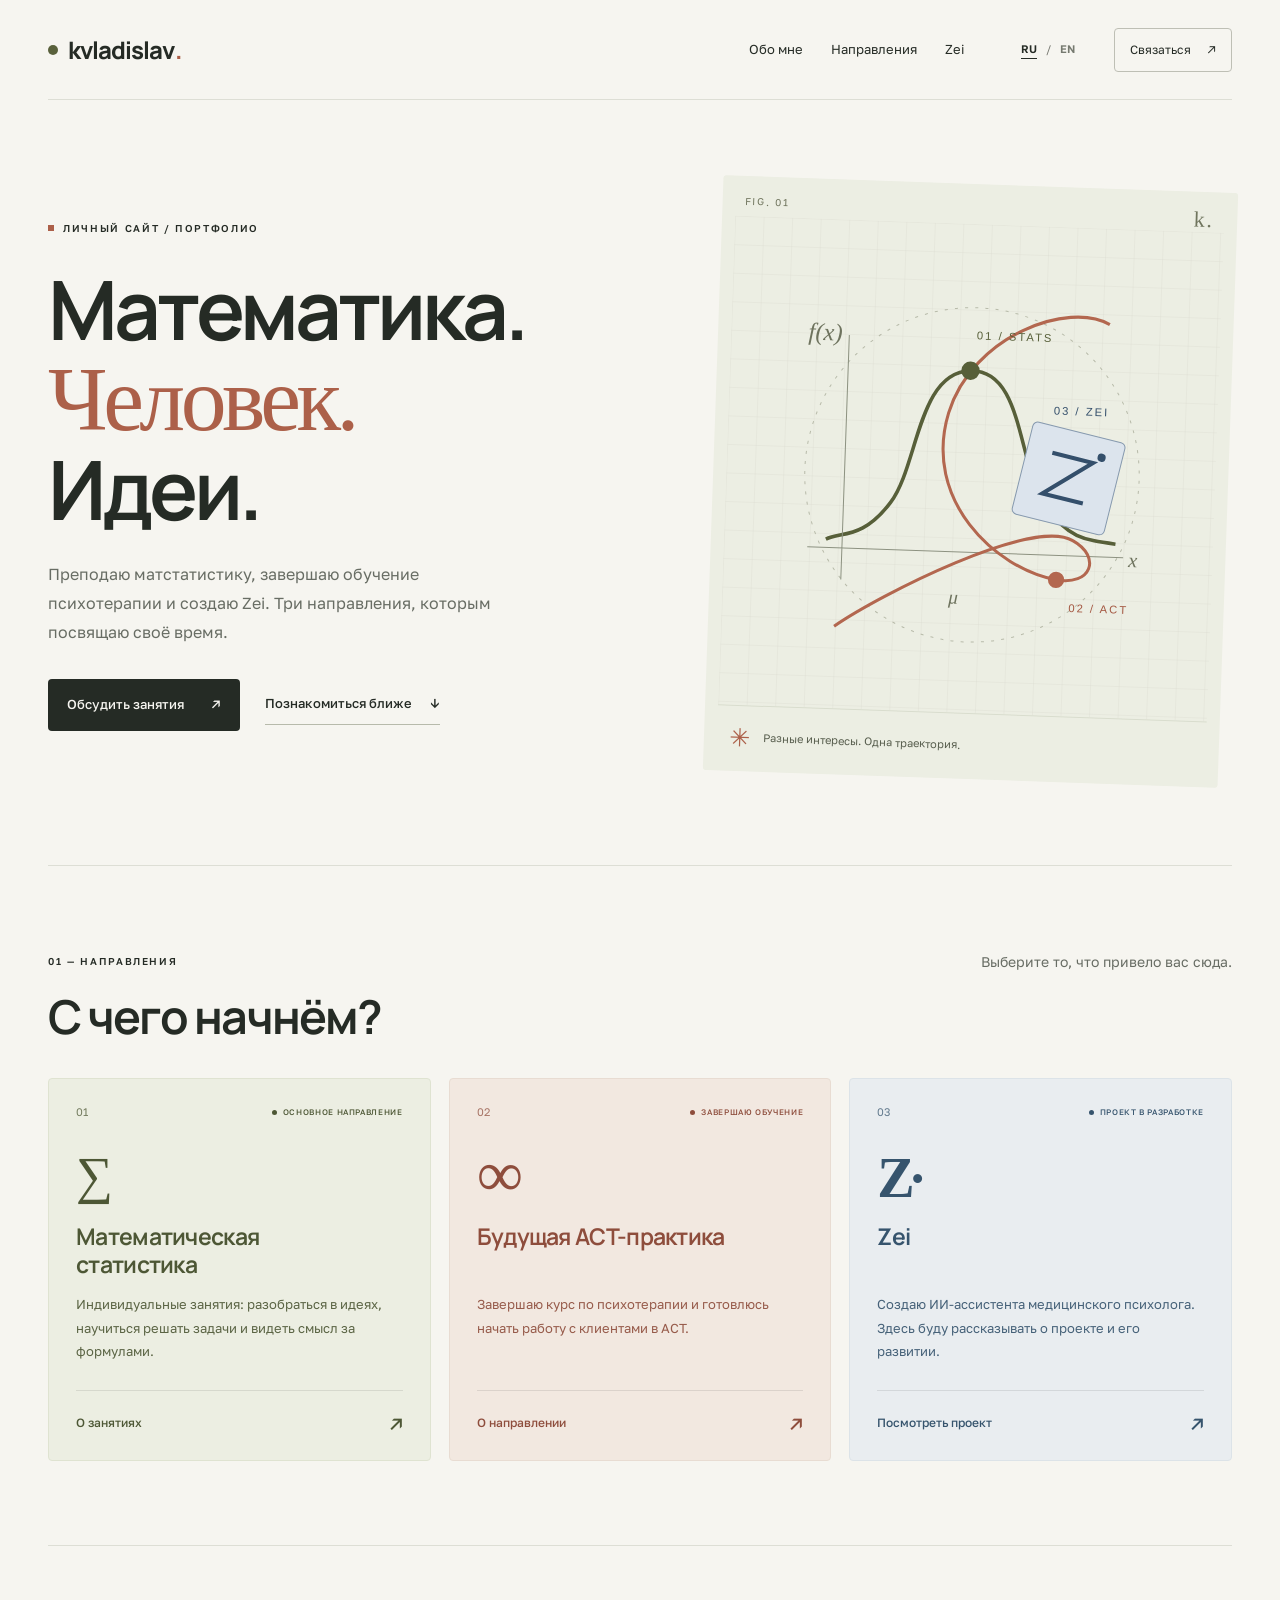
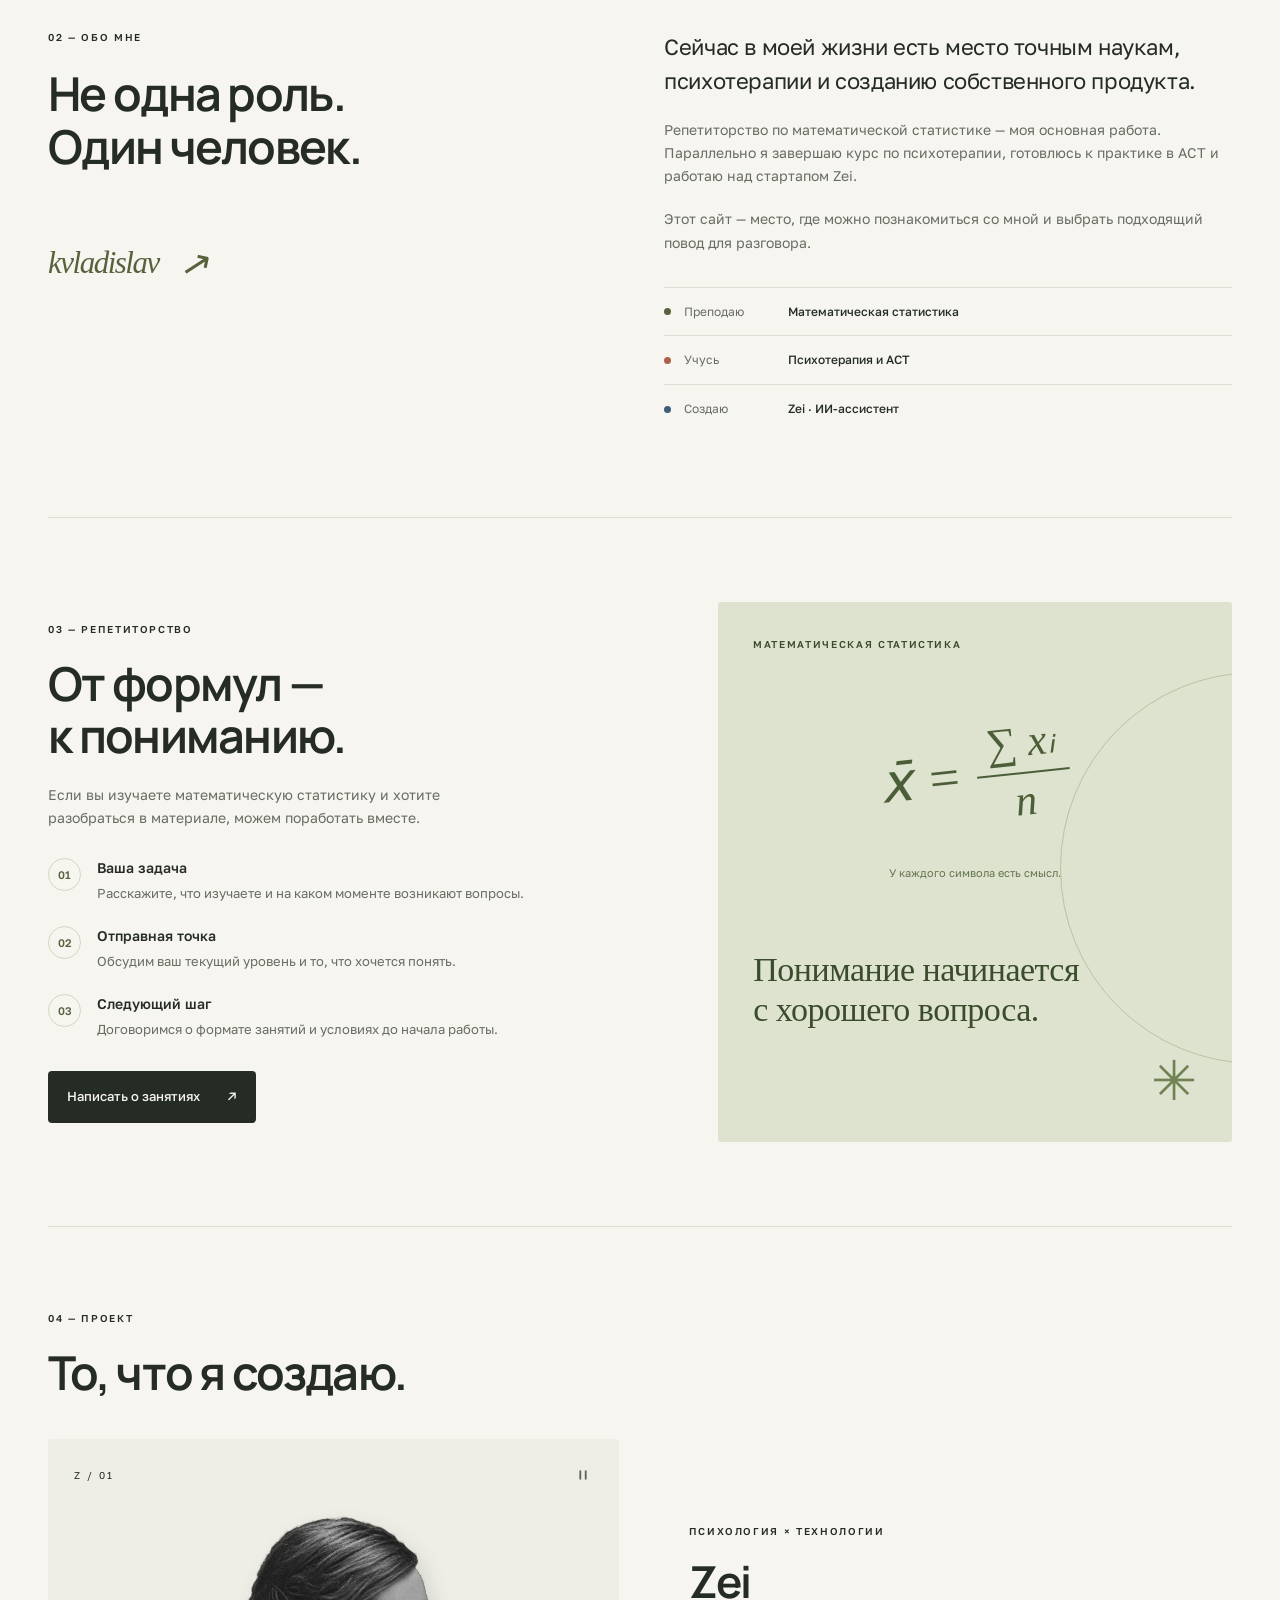
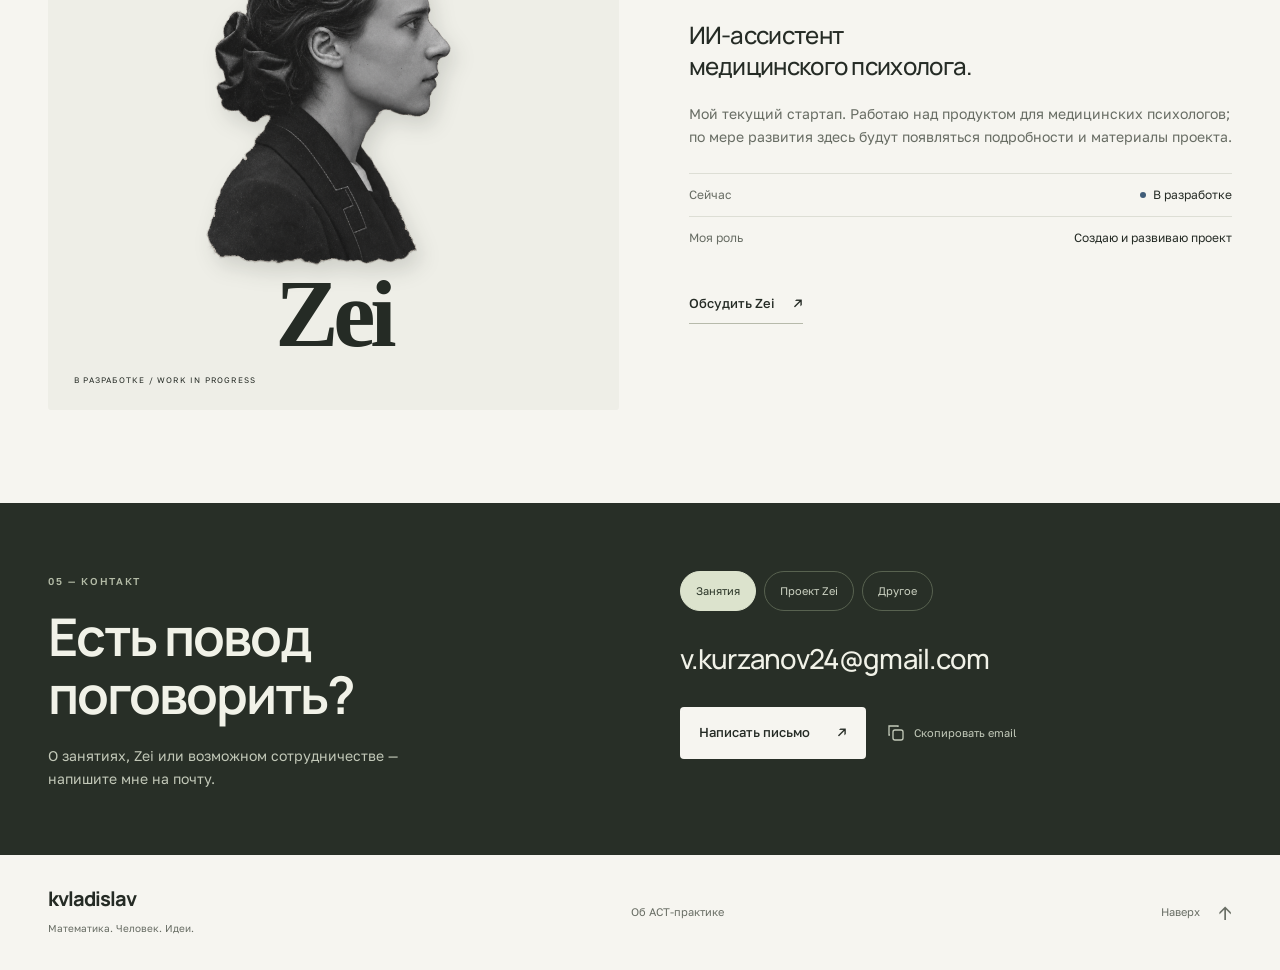
==== commit 1deca93f: "Add animated photographic Zei identity" ====
--- a/index.html
+++ b/index.html
@@ -5,7 +5,7 @@
   <title>kvladislav — матстатистика, ACT и Zei</title>
   <meta name="description" content="Личный сайт kvladislav: матстатистика, обучение психотерапии и стартап Zei.">
   <meta name="theme-color" content="#f6f5f0">
-  <link rel="icon" href="favicon.svg" type="image/svg+xml"><link rel="stylesheet" href="styles.css">
+  <link rel="icon" href="favicon.svg" type="image/svg+xml"><link rel="stylesheet" href="styles.css"><link rel="stylesheet" href="zei-logo.css">
   <script defer src="content.js"></script><script defer src="app.js"></script>
 </head>
 <body id="top" data-page="home">
@@ -45,7 +45,7 @@
       <div class="direction-grid">
         <a class="direction-card stats-card" href="#tutoring"><div class="card-top"><span class="card-number">01</span><span class="status"><i></i><span data-i18n="statsStatus">ОСНОВНОЕ НАПРАВЛЕНИЕ</span></span></div><span class="direction-symbol" aria-hidden="true">∑</span><h3 data-i18n="statsTitle">Математическая статистика</h3><p data-i18n="statsShort">Индивидуальные занятия: разобраться в идеях, научиться решать задачи и видеть смысл за формулами.</p><span class="card-link"><span data-i18n="statsLink">О занятиях</span><span aria-hidden="true">↗</span></span></a>
         <a class="direction-card act-card" href="act.html" data-page-link><div class="card-top"><span class="card-number">02</span><span class="status"><i></i><span data-i18n="actStatus">ЗАВЕРШАЮ ОБУЧЕНИЕ</span></span></div><span class="direction-symbol loop" aria-hidden="true">∞</span><h3 data-i18n="actTitle">Будущая ACT-практика</h3><p data-i18n="actShort">Завершаю курс по психотерапии и готовлюсь начать работу с клиентами в ACT.</p><span class="card-link"><span data-i18n="actLink">О направлении</span><span aria-hidden="true">↗</span></span></a>
-        <a class="direction-card zei-card" href="#zei"><div class="card-top"><span class="card-number">03</span><span class="status"><i></i><span data-i18n="zeiStatus">ПРОЕКТ В РАЗРАБОТКЕ</span></span></div><span class="direction-symbol zei-symbol" aria-hidden="true">z<span>·</span></span><h3 data-i18n="zeiTitle">Zei</h3><p data-i18n="zeiShort">Создаю ИИ-ассистента медицинского психолога. Здесь буду рассказывать о проекте и его развитии.</p><span class="card-link"><span data-i18n="zeiLink">Посмотреть проект</span><span aria-hidden="true">↗</span></span></a>
+        <a class="direction-card zei-card" href="#zei"><div class="card-top"><span class="card-number">03</span><span class="status"><i></i><span data-i18n="zeiStatus">ПРОЕКТ В РАЗРАБОТКЕ</span></span></div><span class="direction-symbol zei-symbol" aria-hidden="true">Z<span>·</span></span><h3 data-i18n="zeiTitle">Zei</h3><p data-i18n="zeiShort">Создаю ИИ-ассистента медицинского психолога. Здесь буду рассказывать о проекте и его развитии.</p><span class="card-link"><span data-i18n="zeiLink">Посмотреть проект</span><span aria-hidden="true">↗</span></span></a>
       </div>
     </section>
     <section id="about" class="about section wrap" aria-labelledby="about-heading">
@@ -56,7 +56,20 @@
       <div class="tutor-copy"><p class="eyebrow" data-i18n="tutorLabel">03 — РЕПЕТИТОРСТВО</p><h2 id="tutor-heading" class="multiline" data-i18n="tutorTitle">От формул —&#10;к пониманию.</h2><p class="section-intro" data-i18n="tutorText">Если вы изучаете математическую статистику и хотите разобраться в материале, можем поработать вместе.</p><ol class="lesson-steps"><li><div><h3 data-i18n="tutorStepOne">Ваша задача</h3><p data-i18n="tutorStepOneText">Расскажите, что изучаете и на каком моменте возникают вопросы.</p></div></li><li><div><h3 data-i18n="tutorStepTwo">Отправная точка</h3><p data-i18n="tutorStepTwoText">Обсудим ваш текущий уровень и то, что хочется понять.</p></div></li><li><div><h3 data-i18n="tutorStepThree">Следующий шаг</h3><p data-i18n="tutorStepThreeText">Договоримся о формате занятий и условиях до начала работы.</p></div></li></ol><a class="button dark" data-mail="stats" href="mailto:v.kurzanov24@gmail.com"><span data-i18n="tutorCta">Написать о занятиях</span><span aria-hidden="true">↗</span></a></div>
       <aside class="tutor-poster"><p class="eyebrow" data-i18n="tutorAsideCaption">МАТЕМАТИЧЕСКАЯ СТАТИСТИКА</p><div class="poster-formula" aria-hidden="true"><span class="formula-x">x̄ = <span class="fraction"><span>∑ xᵢ</span><span>n</span></span></span></div><p class="formula-caption" data-i18n="formulaCaption">У каждого символа есть смысл.</p><p class="poster-quote serif multiline" data-i18n="tutorAside">Понимание начинается&#10;с хорошего вопроса.</p><span class="poster-star" aria-hidden="true">✳</span></aside>
     </section>
-    <section id="zei" class="project section wrap" aria-labelledby="project-heading"><p class="eyebrow" data-i18n="projectLabel">04 — ПРОЕКТ</p><h2 id="project-heading" data-i18n="projectHeadline">То, что я создаю.</h2><div class="project-showcase"><div class="zei-art"><div class="zei-art-top"><span>Z / 01</span><span aria-hidden="true">↗</span></div><div class="zei-wordmark" aria-label="Zei">zei<span>✳</span></div><div class="zei-orbit" aria-hidden="true"></div><p data-i18n="projectWordmarkCaption">В РАЗРАБОТКЕ / WORK IN PROGRESS</p></div><div class="project-copy"><p class="eyebrow" data-i18n="projectCategory">ПСИХОЛОГИЯ × ТЕХНОЛОГИИ</p><h3 data-i18n="projectTitle">Zei</h3><p class="project-description multiline" data-i18n="projectDescription">ИИ-ассистент&#10;медицинского психолога.</p><p class="project-body" data-i18n="projectBody">Мой текущий стартап. Работаю над продуктом для медицинских психологов; по мере развития здесь будут появляться подробности и материалы проекта.</p><dl class="project-facts"><div><dt data-i18n="projectStage">Сейчас</dt><dd><i class="blue-bg"></i><span data-i18n="projectStageValue">В разработке</span></dd></div><div><dt data-i18n="projectRole">Моя роль</dt><dd data-i18n="projectRoleValue">Создаю и развиваю проект</dd></div></dl><a class="text-link" data-mail="project" href="mailto:v.kurzanov24@gmail.com"><span data-i18n="projectCta">Обсудить Zei</span><span aria-hidden="true">↗</span></a></div></div></section>
+    <section id="zei" class="project section wrap" aria-labelledby="project-heading"><p class="eyebrow" data-i18n="projectLabel">04 — ПРОЕКТ</p><h2 id="project-heading" data-i18n="projectHeadline">То, что я создаю.</h2><div class="project-showcase"><div class="zei-art">
+  <div class="zei-art-top"><span>Z / 01</span><button class="zei-motion-toggle" type="button" data-zei-toggle data-i18n-aria="zeiPause" aria-label="Приостановить анимацию Zei"><svg viewBox="0 0 20 20" width="18" height="18" aria-hidden="true"><path class="zei-pause-icon" d="M7 5v10M13 5v10" fill="none" stroke="currentColor" stroke-width="2"/><path class="zei-play-icon" d="m7 4 9 6-9 6Z" fill="currentColor"/></svg></button></div>
+  <div class="zei-logo-stage" role="img" data-i18n-aria="zeiLogoLabel" aria-label="Zei — рваный фотопортрет Блюмы Зейгарник с расходящимися чернильными волнами">
+    <svg class="zei-waves" viewBox="0 0 500 600" fill="none" aria-hidden="true"><defs><g id="zei-ink-loop" stroke="currentColor" stroke-width="1.25" stroke-linecap="round" stroke-linejoin="round">
+    <path d="M252 37 C273 35 293 40 311 46 C332 51 351 63 366 78 C382 92 396 111 406 130 C418 151 426 173 432 196 C437 218 437 237 440 258 C444 281 441 302 442 323 C443 346 437 368 434 389 C429 410 422 434 412 454 C402 476 388 495 372 511 C357 528 338 541 318 550 C297 561 275 565 253 566 C231 568 208 563 188 558 C165 550 145 540 127 524 C109 510 94 491 81 471 C69 450 60 427 54 404 C47 382 42 358 41 334 C38 311 41 288 43 266 C44 241 48 220 53 197 C60 175 68 153 79 133 C91 113 106 95 123 80 C141 65 161 54 182 46 C203 39 227 36 248 38 C254 38 260 39 266 40"/>
+    <path d="M407 133 C419 156 425 176 430 196" opacity=".50" stroke-width=".7"/>
+    <path d="M87 479 C99 497 114 515 132 527" opacity=".43" stroke-width=".7"/>
+    <path d="M221 569 C236 572 251 571 264 570" opacity=".38" stroke-width=".65"/>
+  </g></defs><g class="zei-wave"><use href="#zei-ink-loop"/></g><g class="zei-wave"><use href="#zei-ink-loop"/></g><g class="zei-wave"><use href="#zei-ink-loop"/></g><g class="zei-wave"><use href="#zei-ink-loop"/></g></svg>
+    <div class="zei-portrait-sway"><img class="zei-portrait" src="assets/zei-profile-torn-cutout.png" width="1117" height="1408" alt="" loading="lazy" decoding="async"></div>
+    <span class="zei-print-wordmark" aria-hidden="true">Zei</span>
+  </div>
+  <p data-i18n="projectWordmarkCaption">В РАЗРАБОТКЕ / WORK IN PROGRESS</p>
+</div><div class="project-copy"><p class="eyebrow" data-i18n="projectCategory">ПСИХОЛОГИЯ × ТЕХНОЛОГИИ</p><h3 data-i18n="projectTitle">Zei</h3><p class="project-description multiline" data-i18n="projectDescription">ИИ-ассистент&#10;медицинского психолога.</p><p class="project-body" data-i18n="projectBody">Мой текущий стартап. Работаю над продуктом для медицинских психологов; по мере развития здесь будут появляться подробности и материалы проекта.</p><dl class="project-facts"><div><dt data-i18n="projectStage">Сейчас</dt><dd><i class="blue-bg"></i><span data-i18n="projectStageValue">В разработке</span></dd></div><div><dt data-i18n="projectRole">Моя роль</dt><dd data-i18n="projectRoleValue">Создаю и развиваю проект</dd></div></dl><a class="text-link" data-mail="project" href="mailto:v.kurzanov24@gmail.com"><span data-i18n="projectCta">Обсудить Zei</span><span aria-hidden="true">↗</span></a></div></div></section>
     <section id="contact" class="contact" aria-labelledby="contact-heading"><div class="wrap contact-inner"><div><p class="eyebrow" data-i18n="contactLabel">05 — КОНТАКТ</p><h2 id="contact-heading" class="multiline" data-i18n="contactTitle">Есть повод&#10;поговорить?</h2><p data-i18n="contactIntro">О занятиях, Zei или возможном сотрудничестве — напишите мне на почту.</p></div><div class="contact-action"><div class="topic-switch" role="group" data-i18n-aria="contactSubjectLabel"><button data-topic="stats" aria-pressed="true" data-i18n="contactStats">Занятия</button><button data-topic="project" aria-pressed="false" data-i18n="contactProject">Проект Zei</button><button data-topic="other" aria-pressed="false" data-i18n="contactOther">Другое</button></div><a class="email-address" data-mail="selected" href="mailto:v.kurzanov24@gmail.com" data-email>v.kurzanov24@gmail.com</a><div class="contact-buttons"><a class="button light" data-mail="selected" href="mailto:v.kurzanov24@gmail.com"><span data-i18n="emailCta">Написать письмо</span><span aria-hidden="true">↗</span></a><button class="copy-button" data-copy data-i18n-aria="copyLabel"><svg width="20" height="20" viewBox="0 0 20 20" fill="none" stroke="currentColor" stroke-width="1.3" aria-hidden="true"><rect x="7" y="7" width="10" height="10" rx="2"/><path d="M12 4V3H3v9h1"/></svg><span data-i18n="copyLabel">Скопировать email</span></button></div><p id="copy-status" role="status" aria-live="polite"></p></div></div></section>
   </main>
   <footer class="site-footer wrap"><div><a class="brand" href="#top" data-name>kvladislav</a><p data-i18n="footerLine">Математика. Человек. Идеи.</p></div><a href="act.html" data-page-link data-i18n="footerAct">Об ACT-практике</a><a class="back-top" href="#top"><span data-i18n="backTop">Наверх</span><span aria-hidden="true">↑</span></a></footer>
--- a/zei-logo.css
+++ b/zei-logo.css
@@ -0,0 +1,26 @@
+/* Photographic Zei identity: torn edge, planar sway, fine ink waves. */
+.zei-art{display:block;aspect-ratio:1;max-height:none;padding:26px;background:#eeeee7;color:#252b25;container-type:inline-size;isolation:isolate}
+.zei-art-top{position:relative;z-index:3;align-items:center}
+.zei-art>p{position:absolute;left:26px;right:26px;bottom:22px;font-size:8px;letter-spacing:1.2px}
+.zei-logo-stage{position:absolute;inset:0;pointer-events:none}
+.zei-waves{position:absolute;left:2%;top:0;width:96%;height:88%;overflow:visible;color:#263448}
+.zei-wave{transform-box:view-box;transform-origin:250px 300px;animation:zei-ink-wave 5.6s linear infinite;opacity:0}
+.zei-wave:nth-of-type(1){animation-delay:0s;--angle:-2deg}
+.zei-wave:nth-of-type(2){animation-delay:-1.4s;--angle:1deg}
+.zei-wave:nth-of-type(3){animation-delay:-2.8s;--angle:-.8deg}
+.zei-wave:nth-of-type(4){animation-delay:-4.2s;--angle:2deg}
+.zei-portrait-sway{position:absolute;left:24%;top:13%;width:52%;height:62%;transform-origin:50% 55%;animation:zei-portrait-sway 5.6s ease-in-out infinite;z-index:1}
+.zei-portrait{display:block;width:100%;height:100%;object-fit:contain;filter:drop-shadow(6px 10px 10px #1e231c24);user-select:none;-webkit-user-drag:none}
+.zei-print-wordmark{position:absolute;top:75%;left:0;width:100%;text-align:center;z-index:2;font-family:Georgia,'Times New Roman',serif;font-size:82px;font-size:18.3cqw;font-weight:700;line-height:1;letter-spacing:-.055em}
+.zei-symbol{font-family:Georgia,'Times New Roman',serif;font-weight:700;letter-spacing:-4px}
+.zei-motion-toggle{display:grid;place-items:center;width:36px;height:36px;margin:-8px -8px -8px 0;padding:0;border:0;border-radius:50%;background:transparent;color:#5a6256}
+.zei-motion-toggle:hover{background:#252b250a}
+.zei-play-icon{display:none}
+.zei-art.is-paused .zei-pause-icon{display:none}
+.zei-art.is-paused .zei-play-icon{display:block}
+.zei-art.is-paused .zei-wave,.zei-art.is-paused .zei-portrait-sway{animation-play-state:paused}
+@keyframes zei-portrait-sway{0%,100%{transform:rotate(-4deg)}50%{transform:rotate(4deg)}}
+@keyframes zei-ink-wave{0%{transform:scale(.68) rotate(var(--angle));opacity:0}12%{opacity:.55}48%{opacity:.43}80%{opacity:.19}100%{transform:scale(1.14) rotate(var(--angle));opacity:0}}
+@media(max-width:800px) and (min-width:621px){.zei-art{padding:18px}.zei-art>p{left:18px;right:18px;bottom:16px;font-size:6px;letter-spacing:.6px}}
+@media(max-width:620px){.zei-art>p{bottom:12px;font-size:7px;letter-spacing:.8px}}
+@media(prefers-reduced-motion:reduce){.zei-motion-toggle{display:none}.zei-wave{animation:none;opacity:0}.zei-wave:nth-of-type(2){transform:scale(.82);opacity:.25}.zei-wave:nth-of-type(3){transform:scale(1.02);opacity:.13}.zei-portrait-sway{animation:none;transform:rotate(-2deg)}}
